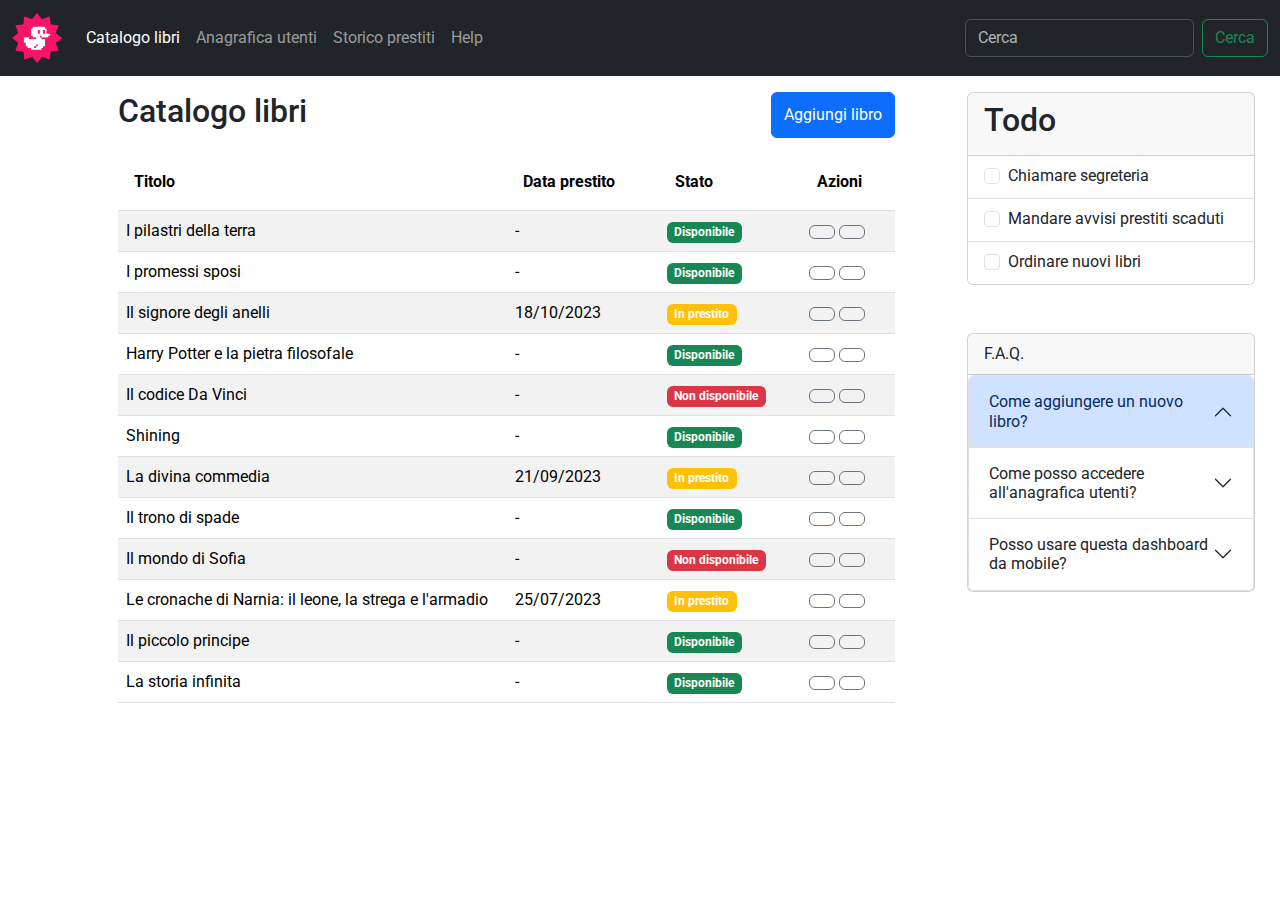
==== bonus.html @ 1e87fbac "inizio bonus" ====
<!DOCTYPE html>
<html lang="en">
<head>
    <meta charset="UTF-8">
    <meta name="viewport" content="width=device-width, initial-scale=1.0">
    <title>Bonus Bootstrap Dashboard</title>
    <link rel="preconnect" href="https://fonts.googleapis.com">
    <link rel="preconnect" href="https://fonts.gstatic.com" crossorigin>
    <link href="https://fonts.googleapis.com/css2?family=Roboto:ital,wght@0,100;0,300;0,400;0,500;0,700;0,900;1,100;1,300;1,400;1,500;1,700;1,900&display=swap" rel="stylesheet">
    <link rel="stylesheet" href="https://cdnjs.cloudflare.com/ajax/libs/font-awesome/6.6.0/css/all.min.css" integrity="sha512-Kc323vGBEqzTmouAECnVceyQqyqdsSiqLQISBL29aUW4U/M7pSPA/gEUZQqv1cwx4OnYxTxve5UMg5GT6L4JJg==" crossorigin="anonymous" referrerpolicy="no-referrer" />
    <link href="https://cdn.jsdelivr.net/npm/bootstrap@5.3.3/dist/css/bootstrap.min.css" rel="stylesheet" integrity="sha384-QWTKZyjpPEjISv5WaRU9OFeRpok6YctnYmDr5pNlyT2bRjXh0JMhjY6hW+ALEwIH" crossorigin="anonymous">
    <link rel="stylesheet" href="css/style.css">
</head>
<body>
    <nav class="navbar navbar-expand-lg bg-dark " data-bs-theme="dark">
        <div class="container-fluid">
          <a class="navbar-brand" href="#"><img id="logo" src="img/duck.png" alt="duck"></a>
          <button class="navbar-toggler" type="button" data-bs-toggle="collapse" data-bs-target="#navbarSupportedContent" aria-controls="navbarSupportedContent" aria-expanded="false" aria-label="Toggle navigation">
            <span class="navbar-toggler-icon"></span>
          </button>
          <div class="collapse navbar-collapse" id="navbarSupportedContent">
            <ul class="navbar-nav me-auto mb-2 mb-lg-0">
              <li class="nav-item">
                <a class="nav-link active" aria-current="page" href="#">Catalogo libri</a>
              </li>
              <li class="nav-item">
                <a class="nav-link" href="#">Anagrafica utenti</a>
              </li>
              <li class="nav-item">
                <a class="nav-link" href="#" role="button" data-bs-toggle="dropdown" aria-expanded="false">
                  Storico prestiti
                </a> 
              </li>
              <li class="nav-item">
                <a class="nav-link" href="#">Help</a>
              </li>
            </ul>
            <form class="d-flex" role="search">
              <input class="form-control me-2" type="search" placeholder="Cerca" aria-label="Search">
              <button class="btn btn-outline-success" type="submit">Cerca</button>
            </form>
          </div>
        </div>
      </nav>

    <main>
        <div class="container-lg px-md-5 ">
            <div class="row">
                <div class="col-lg-9 col-md-12">
                    <div class="d-flex justify-content-between my-3">
                        <h2>Catalogo libri</h2>
                        <button class="btn btn-primary">Aggiungi libro</button>
                    </div>
                    
                    <table class="table table-striped table-hover ">
                        <thead>
                          <tr>
                            <th class="w-50 p-3">Titolo</th>
                            <th class="w-10 p-3 d-sm-none d-md-table-cell">Data prestito</th>
                            <th class="w-20 p-3">Stato</th>
                            <th class="w-20 p-3">Azioni</th>
                          </tr>
                        </thead>
                        <tbody>
                          <tr>
                            <td>I pilastri della terra</td>
                            <td class="d-sm-none d-md-table-cell">-</td>
                            <td>
                                <span class="badge text-bg-success">Disponibile</span>
                            </td>
                            <td>
                                <button type="button" class="btn btn-outline-secondary">
                                    <i class="fa-solid fa-pen"></i>
                                </button>
                                <button type="button" class="btn btn-outline-secondary">
                                    <i class="fa-solid fa-trash"></i>
                                </button>
                            </td>
                          </tr>
                          <tr>
                            <td>I promessi sposi</td>
                            <td class="d-sm-none d-md-table-cell">-</td>
                            <td>
                                <span class="badge text-bg-success">Disponibile</span>
                            </td>
                            <td>
                                <button type="button" class="btn btn-outline-secondary">
                                    <i class="fa-solid fa-pen"></i>
                                </button>
                                <button type="button" class="btn btn-outline-secondary">
                                    <i class="fa-solid fa-trash"></i>
                                </button>
                            </td>
                          </tr>
                          <tr>
                            <td>Il signore degli anelli</td>
                            <td class="d-sm-none d-md-table-cell">18/10/2023</td>
                            <td>
                                <span class="badge text-bg-warning text-white">In prestito</span>
                            </td>
                            <td>
                                <button type="button" class="btn btn-outline-secondary">
                                    <i class="fa-solid fa-pen"></i>
                                </button>
                                <button type="button" class="btn btn-outline-secondary">
                                    <i class="fa-solid fa-trash"></i>
                                </button>
                            </td>
                          </tr>
                          <tr>
                            <td>Harry Potter e la pietra filosofale</td>
                            <td class="d-sm-none d-md-table-cell">-</td>
                            <td>
                                <span class="badge text-bg-success">Disponibile</span>
                            </td>
                            <td>
                                <button type="button" class="btn btn-outline-secondary">
                                    <i class="fa-solid fa-pen"></i>
                                </button>
                                <button type="button" class="btn btn-outline-secondary">
                                    <i class="fa-solid fa-trash"></i>
                                </button>
                            </td>
                          </tr>
                          <tr>
                            <td>Il codice Da Vinci</td>
                            <td class="d-sm-none d-md-table-cell">-</td>
                            <td>
                                <span class="badge text-bg-danger">Non disponibile</span>
                            </td>
                            <td>
                                <button type="button" class="btn btn-outline-secondary">
                                    <i class="fa-solid fa-pen"></i>
                                </button>
                                <button type="button" class="btn btn-outline-secondary">
                                    <i class="fa-solid fa-trash"></i>
                                </button>
                            </td>
                          </tr>
                          <tr>
                            <td>Shining</td>
                            <td class="d-sm-none d-md-table-cell">-</td>
                            <td>
                                <span class="badge text-bg-success">Disponibile</span>
                            </td>
                            <td>
                                <button type="button" class="btn btn-outline-secondary">
                                    <i class="fa-solid fa-pen"></i>
                                </button>
                                <button type="button" class="btn btn-outline-secondary">
                                    <i class="fa-solid fa-trash"></i>
                                </button>
                            </td>
                          </tr>
                          <tr>
                            <td>La divina commedia</td>
                            <td class="d-sm-none d-md-table-cell">21/09/2023</td>
                            <td>
                                <span class="badge text-bg-warning text-white">In prestito</span>
                            </td>
                            <td>
                                <button type="button" class="btn btn-outline-secondary">
                                    <i class="fa-solid fa-pen"></i>
                                </button>
                                <button type="button" class="btn btn-outline-secondary">
                                    <i class="fa-solid fa-trash"></i>
                                </button>
                            </td>
                          </tr>
                          <tr>
                            <td>Il trono di spade</td>
                            <td class="d-sm-none d-md-table-cell">-</td>
                            <td>
                                <span class="badge text-bg-success">Disponibile</span>
                            </td>
                            <td>
                                <button type="button" class="btn btn-outline-secondary">
                                    <i class="fa-solid fa-pen"></i>
                                </button>
                                <button type="button" class="btn btn-outline-secondary">
                                    <i class="fa-solid fa-trash"></i>
                                </button>
                            </td>
                          </tr>
                          <tr>
                            <td>Il mondo di Sofia</td>
                            <td class="d-sm-none d-md-table-cell">-</td>
                            <td>
                                <span class="badge text-bg-danger">Non disponibile</span>
                            </td>
                            <td>
                                <button type="button" class="btn btn-outline-secondary">
                                    <i class="fa-solid fa-pen"></i>
                                </button>
                                <button type="button" class="btn btn-outline-secondary">
                                    <i class="fa-solid fa-trash"></i>
                                </button>
                            </td>
                          </tr>
                          <tr>
                            <td>Le cronache di Narnia: il leone, la strega e l'armadio</td>
                            <td class="d-sm-none d-md-table-cell">25/07/2023</td>
                            <td>
                                <span class="badge text-bg-warning text-white">In prestito</span>
                            </td>
                            <td>
                                <button type="button" class="btn btn-outline-secondary">
                                    <i class="fa-solid fa-pen"></i>
                                </button>
                                <button type="button" class="btn btn-outline-secondary">
                                    <i class="fa-solid fa-trash"></i>
                                </button>
                            </td>
                          </tr>
                          <tr>
                            <td>Il piccolo principe</td>
                            <td class="d-sm-none d-md-table-cell">-</td>
                            <td>
                                <span class="badge text-bg-success">Disponibile</span>
                            </td>
                            <td>
                                <button type="button" class="btn btn-outline-secondary">
                                    <i class="fa-solid fa-pen"></i>
                                </button>
                                <button type="button" class="btn btn-outline-secondary">
                                    <i class="fa-solid fa-trash"></i>
                                </button>
                            </td>
                          </tr>
                          <tr>
                            <td>La storia infinita</td>
                            <td class="d-sm-none d-md-table-cell">-</td>
                            <td>
                                <span class="badge text-bg-success">Disponibile</span>
                            </td>
                            <td>
                                <button type="button" class="btn btn-outline-secondary">
                                    <i class="fa-solid fa-pen"></i>
                                </button>
                                <button type="button" class="btn btn-outline-secondary">
                                    <i class="fa-solid fa-trash"></i>
                                </button>
                            </td>
                          </tr>
                        </tbody>
                      </table>
                </div>
                <div class="col-lg-3 col-md-12">
                    <div class="row">
                        <div class="col">
                            <div class="my-3 mx-5">
                                <div class="card" style="width: 18rem;">
                                    <div class="card-header">
                                        <h2>Todo</h2>
                                    </div>
                                    <ul class="list-group list-group-flush">
                                      <li class="list-group-item">
                                            <div class="form-check">
                                                <input class="form-check-input" type="checkbox" value="" id="flexCheckDefault">
                                                <label class="form-check-label" for="flexCheckDefault">
                                                Chiamare segreteria</label>
                                            </div>
                                        </li>
                                      <li class="list-group-item">
                                            <div class="form-check">
                                                <input class="form-check-input" type="checkbox" value="" id="flexCheckChecked">
                                                <label class="form-check-label" for="flexCheckChecked">
                                                Mandare avvisi prestiti scaduti</label>
                                            </div>
                                        </li>
                                        <li class="list-group-item">
                                            <div class="form-check">
                                                <input class="form-check-input" type="checkbox" value="" id="flexCheckChecked">
                                                <label class="form-check-label" for="flexCheckChecked">
                                                Ordinare nuovi libri</label>
                                            </div>
                                        </li>
                                    </ul>
                                </div>
                                <div class="card my-5" style="width: 18rem;">
                                    <div class="card-header">
                                      F.A.Q.
                                    </div>
                                    <div class="accordion" id="accordionExample">
                                        <div class="accordion-item">
                                          <h2 class="accordion-header">
                                            <button class="accordion-button" type="button" data-bs-toggle="collapse" data-bs-target="#collapseOne" aria-expanded="true" aria-controls="collapseOne">
                                              Come aggiungere un nuovo libro?
                                            </button>
                                          </h2>
                                          <div id="collapseOne" class="accordion-collapse collapse" data-bs-parent="#accordionExample">
                                            <div class="accordion-body">
                                              <p>Lorem ipsum, dolor sit amet consectetur adipisicing elit. Omnis, explicabo. Doloribus dolore dolorum veritatis odit laboriosam laborum itaque quis, mollitia blanditiis nostrum consequuntur corrupti nobis eligendi provident rem facilis ad.</p>
                                            </div>
                                          </div>
                                        </div>
                                        <div class="accordion-item">
                                          <h2 class="accordion-header">
                                            <button class="accordion-button collapsed" type="button" data-bs-toggle="collapse" data-bs-target="#collapseTwo" aria-expanded="false" aria-controls="collapseTwo">
                                              Come posso accedere all'anagrafica utenti?
                                            </button>
                                          </h2>
                                          <div id="collapseTwo" class="accordion-collapse collapse" data-bs-parent="#accordionExample">
                                            <div class="accordion-body">
                                              <p>Lorem ipsum dolor sit amet consectetur adipisicing elit. Atque deserunt repudiandae provident temporibus expedita culpa veniam omnis blanditiis consequuntur ratione inventore fugit, eius illum? Dicta at similique excepturi vel eos?</p>
                                            </div>
                                          </div>
                                        </div>
                                        <div class="accordion-item">
                                          <h2 class="accordion-header">
                                            <button class="accordion-button collapsed" type="button" data-bs-toggle="collapse" data-bs-target="#collapseThree" aria-expanded="false" aria-controls="collapseThree">
                                              Posso usare questa dashboard da mobile?
                                            </button>
                                          </h2>
                                          <div id="collapseThree" class="accordion-collapse collapse" data-bs-parent="#accordionExample">
                                            <div class="accordion-body">
                                              <p>Lorem ipsum dolor sit amet consectetur adipisicing elit. Delectus vel iste cupiditate, fuga nulla est earum et unde autem dolore perferendis enim hic asperiores sunt dolorum ullam. Ducimus, tempore reprehenderit!</p>
                                            </div>
                                          </div>
                                        </div>
                                    </div>
                                </div>   
                            </div> 
                        </div>
                    </div>
                </div>
            </div>
        </div>
    </main>


    <script src="https://cdn.jsdelivr.net/npm/bootstrap@5.3.3/dist/js/bootstrap.bundle.min.js" integrity="sha384-YvpcrYf0tY3lHB60NNkmXc5s9fDVZLESaAA55NDzOxhy9GkcIdslK1eN7N6jIeHz" crossorigin="anonymous"></script>
</body>
</html>
---- css/style.css ----
body{
    font-family: "Roboto", sans-serif;
    font-weight: 400;
    font-style: normal;
}

#logo{
    width: 50px;
}
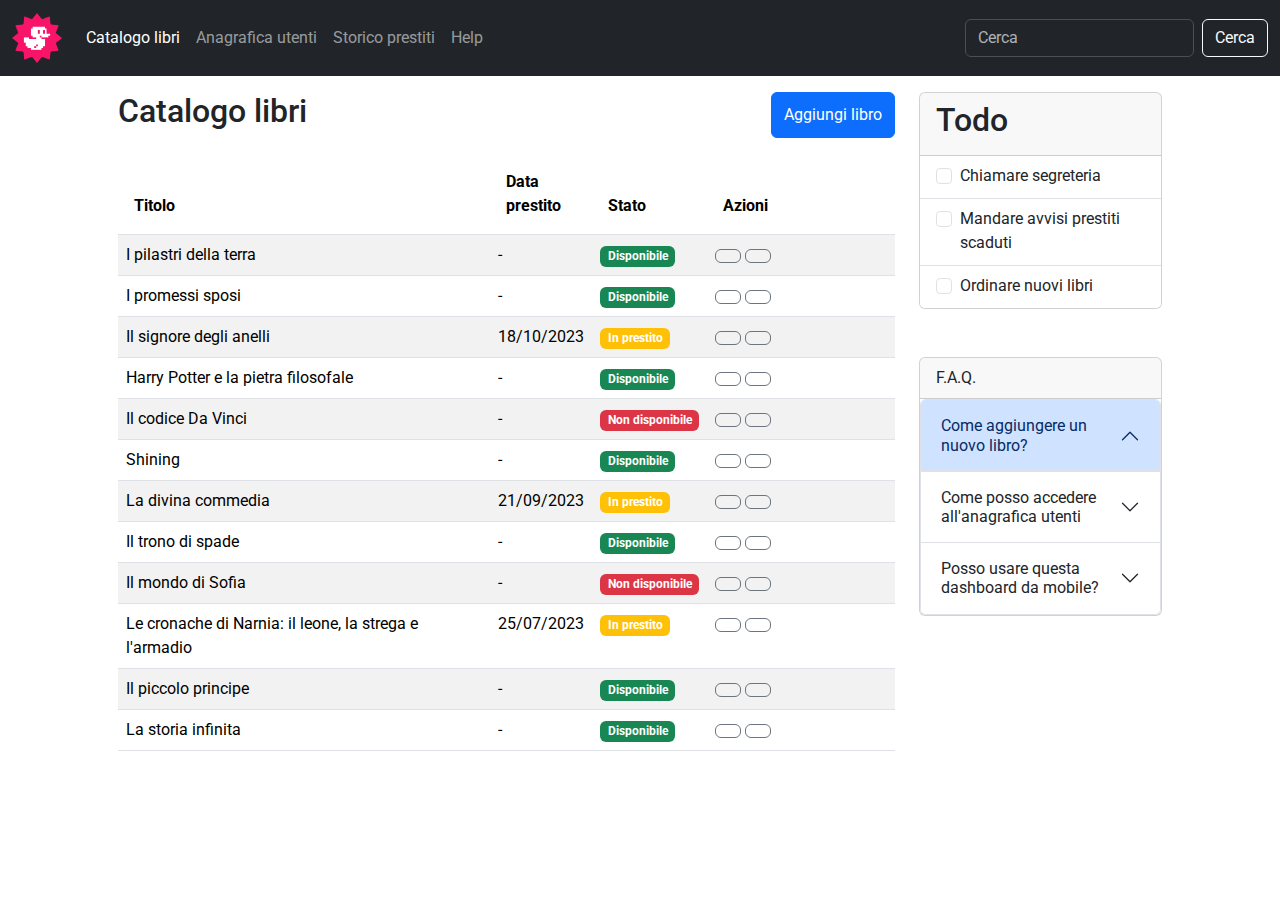
==== commit 81845245: "bonus finito" ====
--- a/bonus.html
+++ b/bonus.html
@@ -37,7 +37,7 @@
             </ul>
             <form class="d-flex" role="search">
               <input class="form-control me-2" type="search" placeholder="Cerca" aria-label="Search">
-              <button class="btn btn-outline-success" type="submit">Cerca</button>
+              <button class="btn btn-outline-light" type="submit">Cerca</button>
             </form>
           </div>
         </div>
@@ -46,7 +46,7 @@
     <main>
         <div class="container-lg px-md-5 ">
             <div class="row">
-                <div class="col-lg-9 col-md-12">
+                <div class="col-lg-9 col-sm-12">
                     <div class="d-flex justify-content-between my-3">
                         <h2>Catalogo libri</h2>
                         <button class="btn btn-primary">Aggiungi libro</button>
@@ -56,9 +56,9 @@
                         <thead>
                           <tr>
                             <th class="w-50 p-3">Titolo</th>
-                            <th class="w-10 p-3 d-sm-none d-md-table-cell">Data prestito</th>
-                            <th class="w-20 p-3">Stato</th>
-                            <th class="w-20 p-3">Azioni</th>
+                            <th class="p-3 d-sm-none d-md-table-cell">Data prestito</th>
+                            <th class="p-3">Stato</th>
+                            <th class="w-25 p-3">Azioni</th>
                           </tr>
                         </thead>
                         <tbody>
@@ -245,86 +245,73 @@
                         </tbody>
                       </table>
                 </div>
-                <div class="col-lg-3 col-md-12">
-                    <div class="row">
-                        <div class="col">
-                            <div class="my-3 mx-5">
-                                <div class="card" style="width: 18rem;">
-                                    <div class="card-header">
-                                        <h2>Todo</h2>
-                                    </div>
-                                    <ul class="list-group list-group-flush">
-                                      <li class="list-group-item">
-                                            <div class="form-check">
-                                                <input class="form-check-input" type="checkbox" value="" id="flexCheckDefault">
-                                                <label class="form-check-label" for="flexCheckDefault">
-                                                Chiamare segreteria</label>
-                                            </div>
-                                        </li>
-                                      <li class="list-group-item">
-                                            <div class="form-check">
-                                                <input class="form-check-input" type="checkbox" value="" id="flexCheckChecked">
-                                                <label class="form-check-label" for="flexCheckChecked">
-                                                Mandare avvisi prestiti scaduti</label>
-                                            </div>
-                                        </li>
-                                        <li class="list-group-item">
-                                            <div class="form-check">
-                                                <input class="form-check-input" type="checkbox" value="" id="flexCheckChecked">
-                                                <label class="form-check-label" for="flexCheckChecked">
-                                                Ordinare nuovi libri</label>
-                                            </div>
-                                        </li>
-                                    </ul>
-                                </div>
-                                <div class="card my-5" style="width: 18rem;">
-                                    <div class="card-header">
-                                      F.A.Q.
-                                    </div>
-                                    <div class="accordion" id="accordionExample">
-                                        <div class="accordion-item">
-                                          <h2 class="accordion-header">
-                                            <button class="accordion-button" type="button" data-bs-toggle="collapse" data-bs-target="#collapseOne" aria-expanded="true" aria-controls="collapseOne">
-                                              Come aggiungere un nuovo libro?
-                                            </button>
-                                          </h2>
-                                          <div id="collapseOne" class="accordion-collapse collapse" data-bs-parent="#accordionExample">
-                                            <div class="accordion-body">
-                                              <p>Lorem ipsum, dolor sit amet consectetur adipisicing elit. Omnis, explicabo. Doloribus dolore dolorum veritatis odit laboriosam laborum itaque quis, mollitia blanditiis nostrum consequuntur corrupti nobis eligendi provident rem facilis ad.</p>
-                                            </div>
-                                          </div>
-                                        </div>
-                                        <div class="accordion-item">
-                                          <h2 class="accordion-header">
-                                            <button class="accordion-button collapsed" type="button" data-bs-toggle="collapse" data-bs-target="#collapseTwo" aria-expanded="false" aria-controls="collapseTwo">
-                                              Come posso accedere all'anagrafica utenti?
-                                            </button>
-                                          </h2>
-                                          <div id="collapseTwo" class="accordion-collapse collapse" data-bs-parent="#accordionExample">
-                                            <div class="accordion-body">
-                                              <p>Lorem ipsum dolor sit amet consectetur adipisicing elit. Atque deserunt repudiandae provident temporibus expedita culpa veniam omnis blanditiis consequuntur ratione inventore fugit, eius illum? Dicta at similique excepturi vel eos?</p>
-                                            </div>
-                                          </div>
-                                        </div>
-                                        <div class="accordion-item">
-                                          <h2 class="accordion-header">
-                                            <button class="accordion-button collapsed" type="button" data-bs-toggle="collapse" data-bs-target="#collapseThree" aria-expanded="false" aria-controls="collapseThree">
-                                              Posso usare questa dashboard da mobile?
-                                            </button>
-                                          </h2>
-                                          <div id="collapseThree" class="accordion-collapse collapse" data-bs-parent="#accordionExample">
-                                            <div class="accordion-body">
-                                              <p>Lorem ipsum dolor sit amet consectetur adipisicing elit. Delectus vel iste cupiditate, fuga nulla est earum et unde autem dolore perferendis enim hic asperiores sunt dolorum ullam. Ducimus, tempore reprehenderit!</p>
-                                            </div>
-                                          </div>
-                                        </div>
-                                    </div>
-                                </div>   
-                            </div> 
+                <div class="col-lg-3 col-sm-12 my-3">
+                  <div class="card" style="width: 100">
+                    <div class="card-header">
+                      <h2>Todo</h2>
+                    </div>
+                    <ul class="list-group list-group-flush">
+                      <li class="list-group-item">
+                        <div class="form-check">
+                          <input class="form-check-input" type="checkbox" value="" id="flexCheckDefault">
+                          <label class="form-check-label" for="flexCheckDefault">Chiamare segreteria</label>
                         </div>
-                    </div>
+                      </li>
+                      <li class="list-group-item">
+                        <div class="form-check">
+                          <input class="form-check-input" type="checkbox" value="" id="flexCheckChecked">
+                          <label class="form-check-label" for="flexCheckChecked">Mandare avvisi prestiti scaduti</label>
+                        </div>
+                      </li>
+                      <li class="list-group-item">
+                        <div class="form-check">
+                          <input class="form-check-input" type="checkbox" value="" id="flexCheckChecked">
+                          <label class="form-check-label" for="flexCheckChecked">Ordinare nuovi libri</label>
+                        </div>
+                      </li>
+                    </ul>
+                  </div>
+                  <div class="card my-5" style="width: 100">
+                    <div class="card-header">
+                      F.A.Q.
+                    </div>
+                  <div class="accordion" id="accordionExample">
+                    <div class="accordion-item">
+                      <h2 class="accordion-header">
+                        <button class="accordion-button" type="button" data-bs-toggle="collapse" data-bs-target="#collapseOne" aria-expanded="true" aria-controls="collapseOne">Come aggiungere un nuovo libro?
+                        </button>
+                      </h2>
+                      <div id="collapseOne" class="accordion-collapse collapse" data-bs-parent="#accordionExample">
+                        <div class="accordion-body">
+                          <p>Lorem ipsum, dolor sit amet consectetur adipisicing elit. Omnis, explicabo. Doloribus dolore dolorum veritatis odit laboriosam laborum itaque quis, mollitia blanditiis nostrum consequuntur corrupti nobis eligendi provident rem facilis ad.</p>
+                        </div>
+                      </div>
+                    </div>
+                    <div class="accordion-item">
+                      <h2 class="accordion-header">
+                        <button class="accordion-button collapsed" type="button" data-bs-toggle="collapse" data-bs-target="#flush-collapseTwo" aria-expanded="false" aria-controls="flush-collapseTwo">
+                          Come posso accedere all'anagrafica utenti
+                        </button>
+                      </h2>
+                      <div id="flush-collapseTwo" class="accordion-collapse collapse" data-bs-parent="#accordionFlushExample">
+                        <div class="accordion-body">Placeholder content for this accordion, which is intended to demonstrate the <code>.accordion-flush</code> class. This is the second item's accordion body. Let's imagine this being filled with some actual content.</div>
+                      </div>
+                    </div>
+                    <div class="accordion-item">
+                      <h2 class="accordion-header">
+                        <button class="accordion-button collapsed" type="button" data-bs-toggle="collapse" data-bs-target="#flush-collapseThree" aria-expanded="false" aria-controls="flush-collapseThree">
+                          Posso usare questa dashboard da mobile?
+                        </button>
+                      </h2>
+                      <div id="flush-collapseThree" class="accordion-collapse collapse" data-bs-parent="#accordionFlushExample">
+                        <div class="accordion-body">Placeholder content for this accordion, which is intended to demonstrate the <code>.accordion-flush</code> class. This is the third item's accordion body. Nothing more exciting happening here in terms of content, but just filling up the space to make it look, at least at first glance, a bit more representative of how this would look in a real-world application.</div>
+                      </div>
+                    </div>
+                  </div>    
                 </div>
+              </div>               
             </div>
+          </div>
         </div>
     </main>
 
